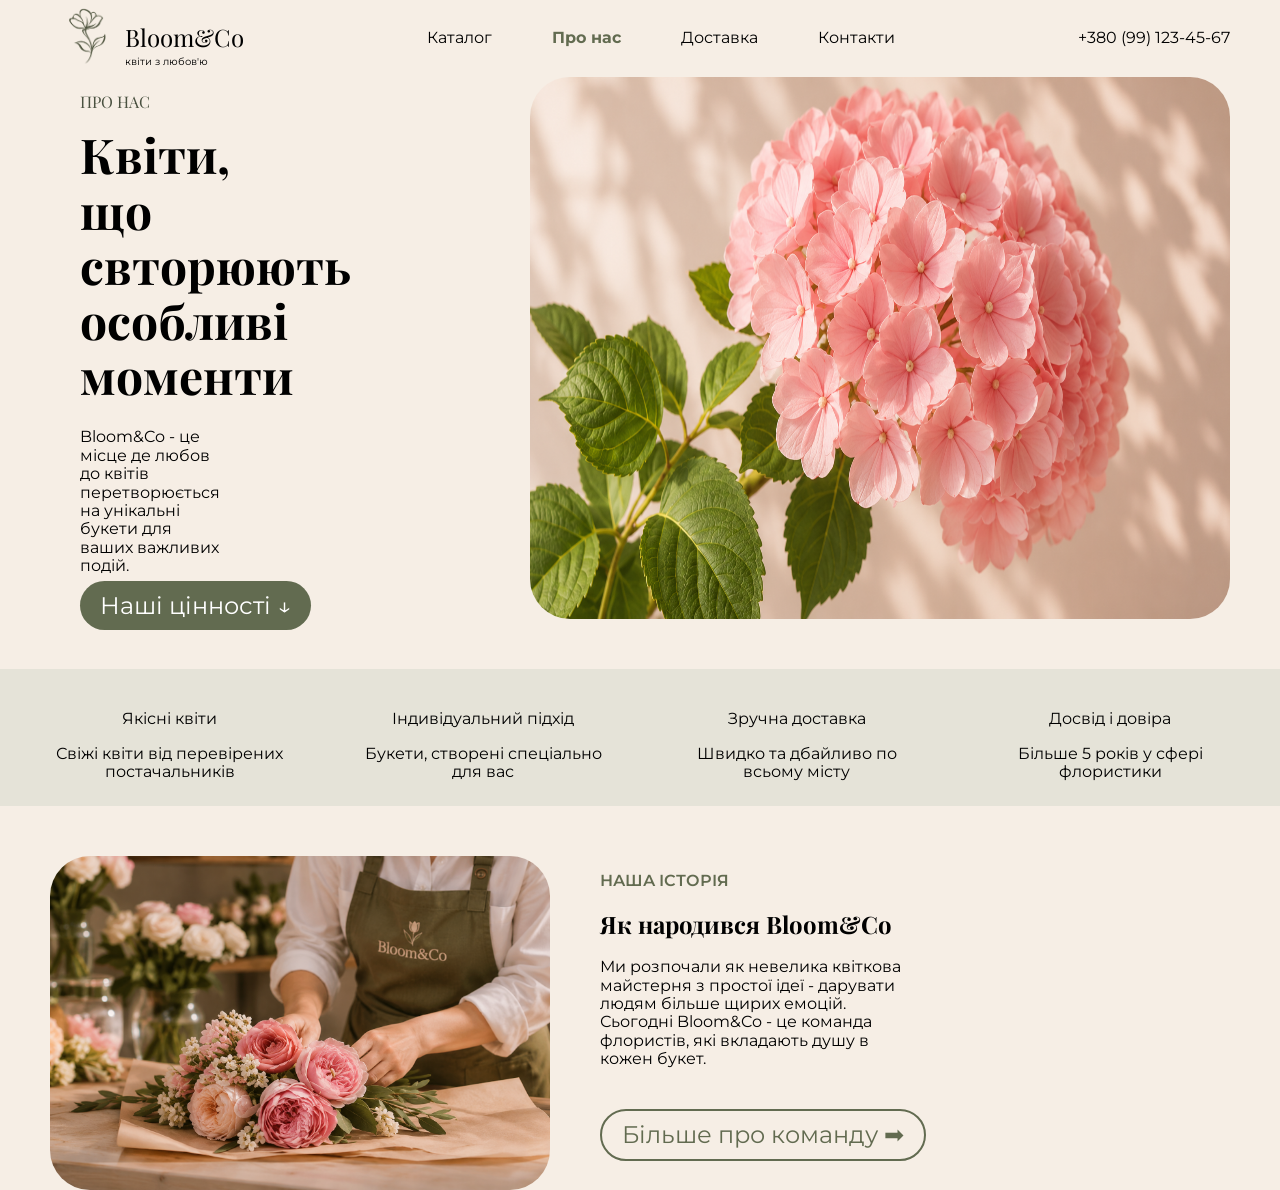
==== about-us.html @ 46ddbf71 "19.11" ====
<!doctype html>
<html lang="en">
  <head>
    <meta charset="UTF-8" />
    <meta name="viewport" content="width=device-width, initial-scale=1.0" />
    <link
      rel="stylesheet"
      href="https://cdnjs.cloudflare.com/ajax/libs/modern-normalize/3.0.1/modern-normalize.min.css"
    />
    <link rel="preconnect" href="https://fonts.googleapis.com" />
    <link rel="preconnect" href="https://fonts.gstatic.com" crossorigin />
    <link
      href="https://fonts.googleapis.com/css2?family=Montserrat:ital,wght@0,100..900;1,100..900&family=Playfair+Display:ital,wght@0,410..900;1,410..900&display=swap"
      rel="stylesheet"
    />
    <link rel="stylesheet" href="./css/link.css" />
    <title>Bloom&Co</title>
  </head>
  <body>
    <header>
      <div class="header container">
        <div class="logo">
          <a href="./index.html"
            ><img src="./images/logo.png" alt="Logo" width="75"
          /></a>
          <div class="logo-title">
            <p class="logo-title-title">Bloom&Co</p>
            <p class="logo-title-sub-title">квіти з любов'ю</p>
          </div>
        </div>

        <div class="nav">
          <nav class="nav-list">
            <a href="./catalog.html" class="nav-item">Каталог</a>
            <a href="./about-us.html" class="nav-item current-page">Про нас</a>
            <a href="#" class="nav-item">Доставка</a>
            <a href="#" class="nav-item">Контакти</a>
          </nav>
        </div>

        <a href="tel:380991234567" class="nav-item">+380 (99) 123-45-67</a>
      </div>
    </header>
    <main>
      <section class="container" id="hero">
        <div class="about-us-hero">
          <div class="about-us-hero-titles">
            <p class="about-us-hero-upper-title">ПРО НАС</p>
            <h1 class="about-us-hero-title">
              Квіти, що свторюють особливі моменти
            </h1>
            <p class="about-us-hero-sub-title">
              Bloom&Co - це місце де любов до квітів перетворюється на унікальні
              букети для ваших важливих подій.
            </p>

            <a class="about-us-hero-button">Наші цінності ↓</a>
          </div>
          <img
            src="./images/about-us.png"
            alt="about us hero"
            width="700px"
            class="about-us-hero-img"
          />
        </div>
      </section>

      <section id="features">
        <div class="about-us-features">
          <div class="about-us-feature">
            <p>Якісні квіти</p>
            <p class="about-us-feature-sub-title">
              Свіжі квіти від перевірених постачальників
            </p>
          </div>
          <div class="about-us-feature">
            <p>Індивідуальний підхід</p>
            <p class="about-us-feature-sub-title">
              Букети, створені спеціально для вас
            </p>
          </div>
          <div class="about-us-feature">
            <p>Зручна доставка</p>
            <p class="about-us-feature-sub-title">
              Швидко та дбайливо по всьому місту
            </p>
          </div>
          <div class="about-us-feature">
            <p>Досвід і довіра</p>
            <p class="about-us-feature-sub-title">
              Більше 5 років у сфері флористики
            </p>
          </div>
        </div>
      </section>

      <section id="how-created" class="container">
        <div class="how-created">
          <img
            src="./images/how-created.png"
            alt="how created"
            width="500"
            class="how-created-img"
          />

          <div class="how-created-text">
            <p class="how-created-upper-title">Наша Історія</p>
            <h1 class="how-created-title">Як народився Bloom&Co</h1>
            <p class="how-created-sub-title">
              Ми розпочали як невелика квіткова майстерня з простої ідеї -
              дарувати людям більше щирих емоцій. Сьогодні Bloom&Co - це команда
              флористів, які вкладають душу в кожен букет.
            </p>

            <a href="#" class="how-created-button">Більше про команду ➡︎</a>
          </div>
        </div>
      </section>
    </main>
    <footer></footer>
  </body>
</html>
---- css/link.css ----
@import "./common.css";
@import "./main.css";
@import "./catalog.css";
@import "./about-us.css";
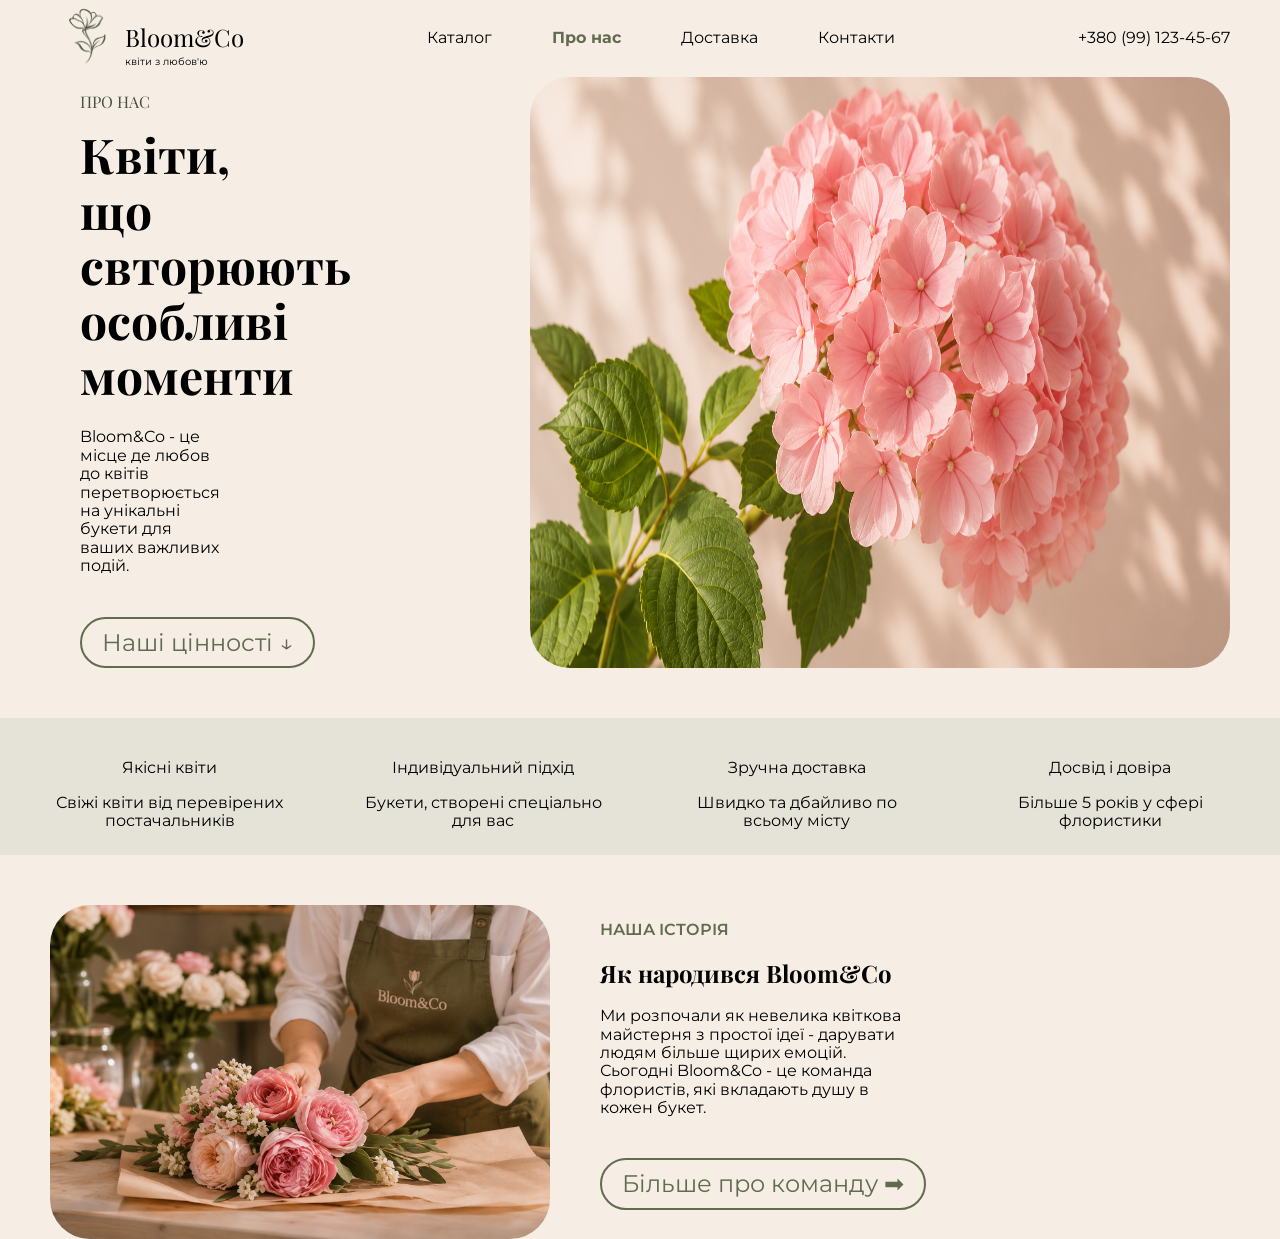
==== commit c2299096: "20.11" ====
--- a/about-us.html
+++ b/about-us.html
@@ -33,7 +33,7 @@
           <nav class="nav-list">
             <a href="./catalog.html" class="nav-item">Каталог</a>
             <a href="./about-us.html" class="nav-item current-page">Про нас</a>
-            <a href="#" class="nav-item">Доставка</a>
+            <a href="./delivery.html" class="nav-item">Доставка</a>
             <a href="#" class="nav-item">Контакти</a>
           </nav>
         </div>
--- a/css/link.css
+++ b/css/link.css
@@ -2,3 +2,4 @@
 @import "./main.css";
 @import "./catalog.css";
 @import "./about-us.css";
+@import "./delivery.css";
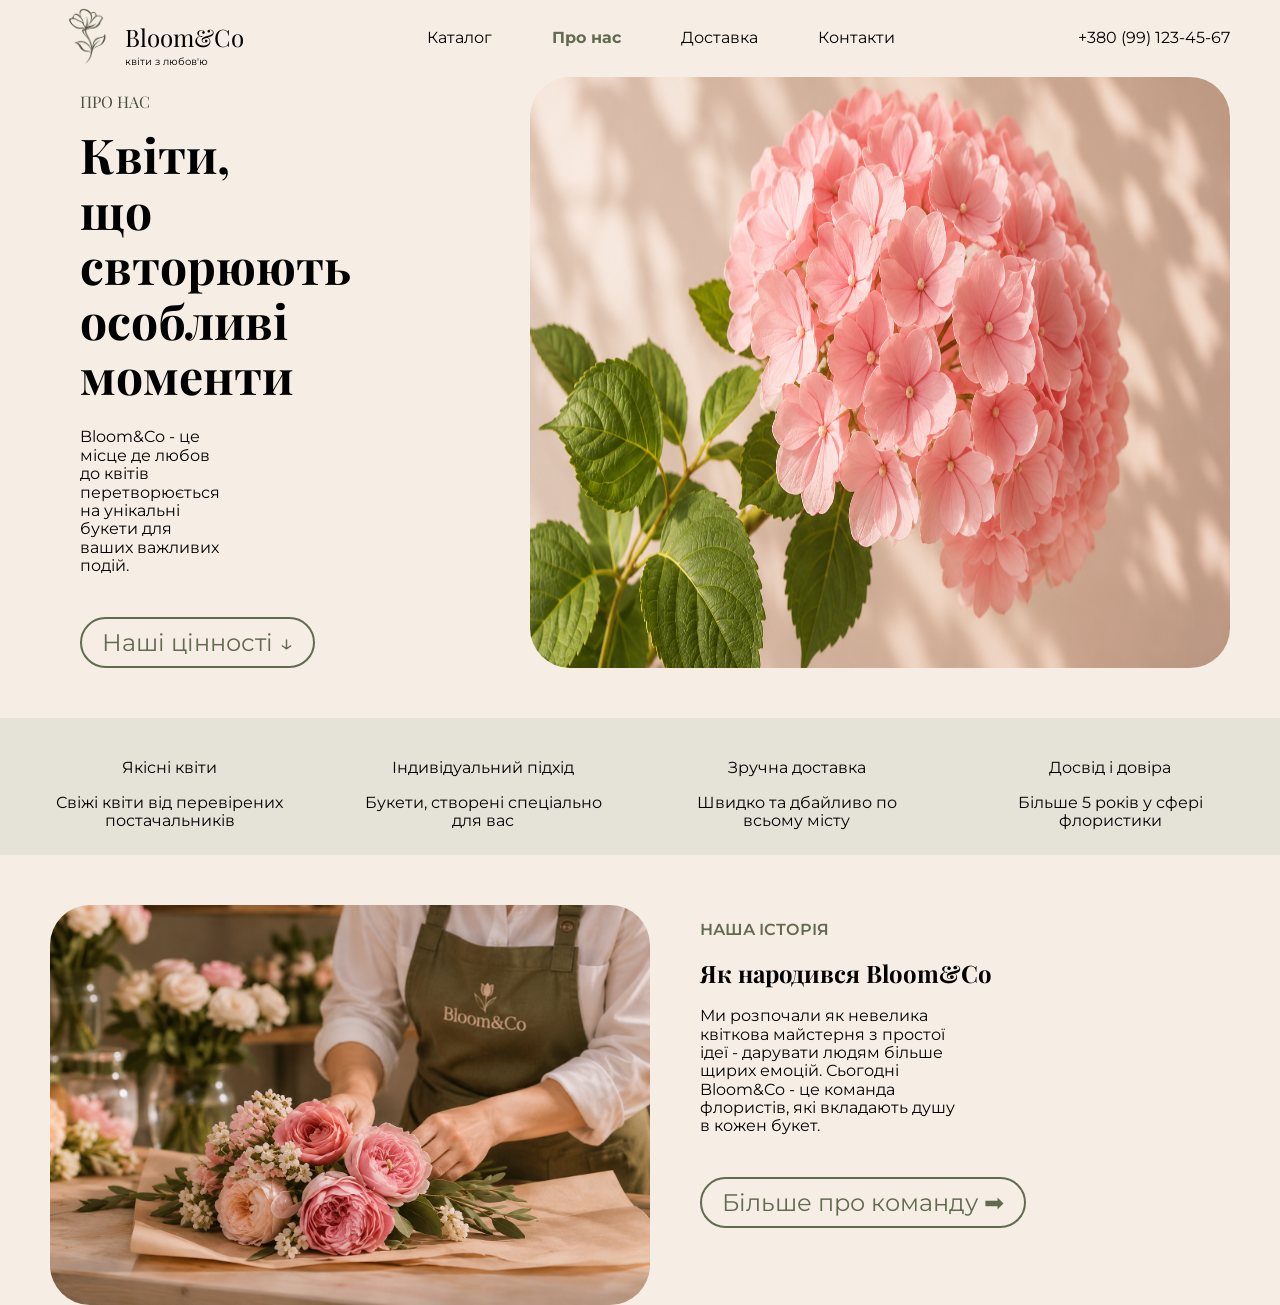
==== commit c9fd17f5: "20.11" ====
--- a/about-us.html
+++ b/about-us.html
@@ -34,7 +34,7 @@
             <a href="./catalog.html" class="nav-item">Каталог</a>
             <a href="./about-us.html" class="nav-item current-page">Про нас</a>
             <a href="./delivery.html" class="nav-item">Доставка</a>
-            <a href="#" class="nav-item">Контакти</a>
+            <a href="./contacts.html" class="nav-item">Контакти</a>
           </nav>
         </div>
 
@@ -99,7 +99,7 @@
           <img
             src="./images/how-created.png"
             alt="how created"
-            width="500"
+            width="600"
             class="how-created-img"
           />
 
--- a/css/link.css
+++ b/css/link.css
@@ -3,3 +3,4 @@
 @import "./catalog.css";
 @import "./about-us.css";
 @import "./delivery.css";
+@import "./contacts.css";
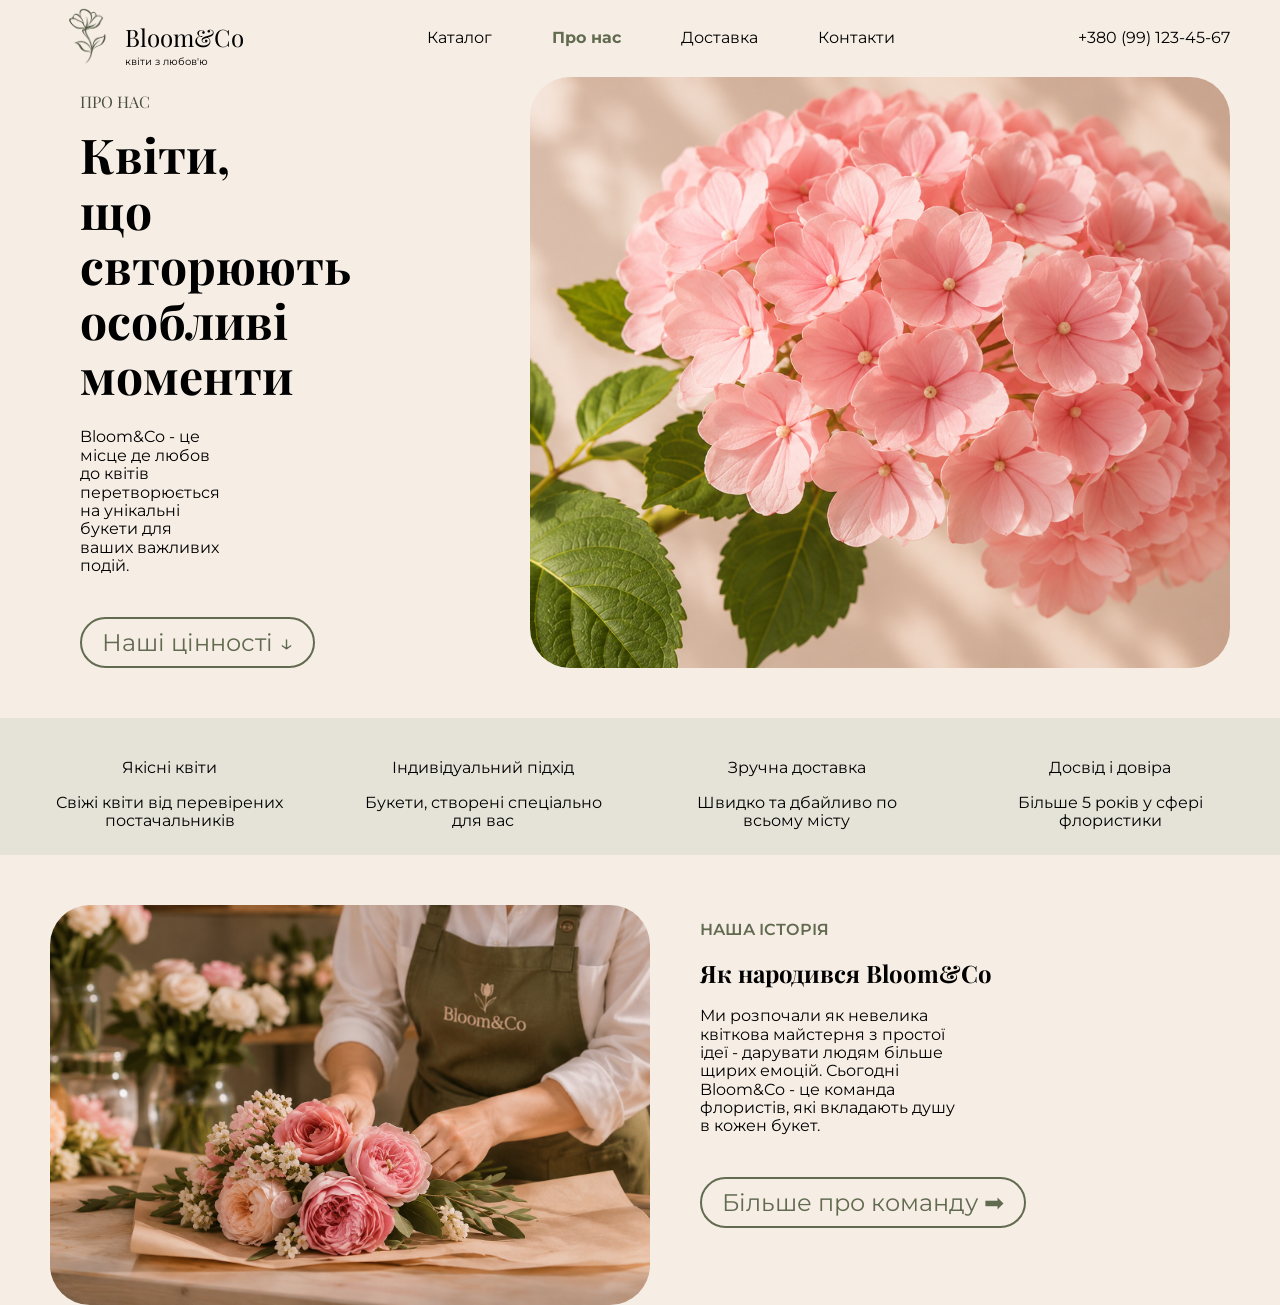
==== commit e3c2032e: "21.11" ====
--- a/about-us.html
+++ b/about-us.html
@@ -54,7 +54,7 @@
               букети для ваших важливих подій.
             </p>
 
-            <a class="about-us-hero-button">Наші цінності ↓</a>
+            <a href="#features" class="about-us-hero-button">Наші цінності ↓</a>
           </div>
           <img
             src="./images/about-us.png"
